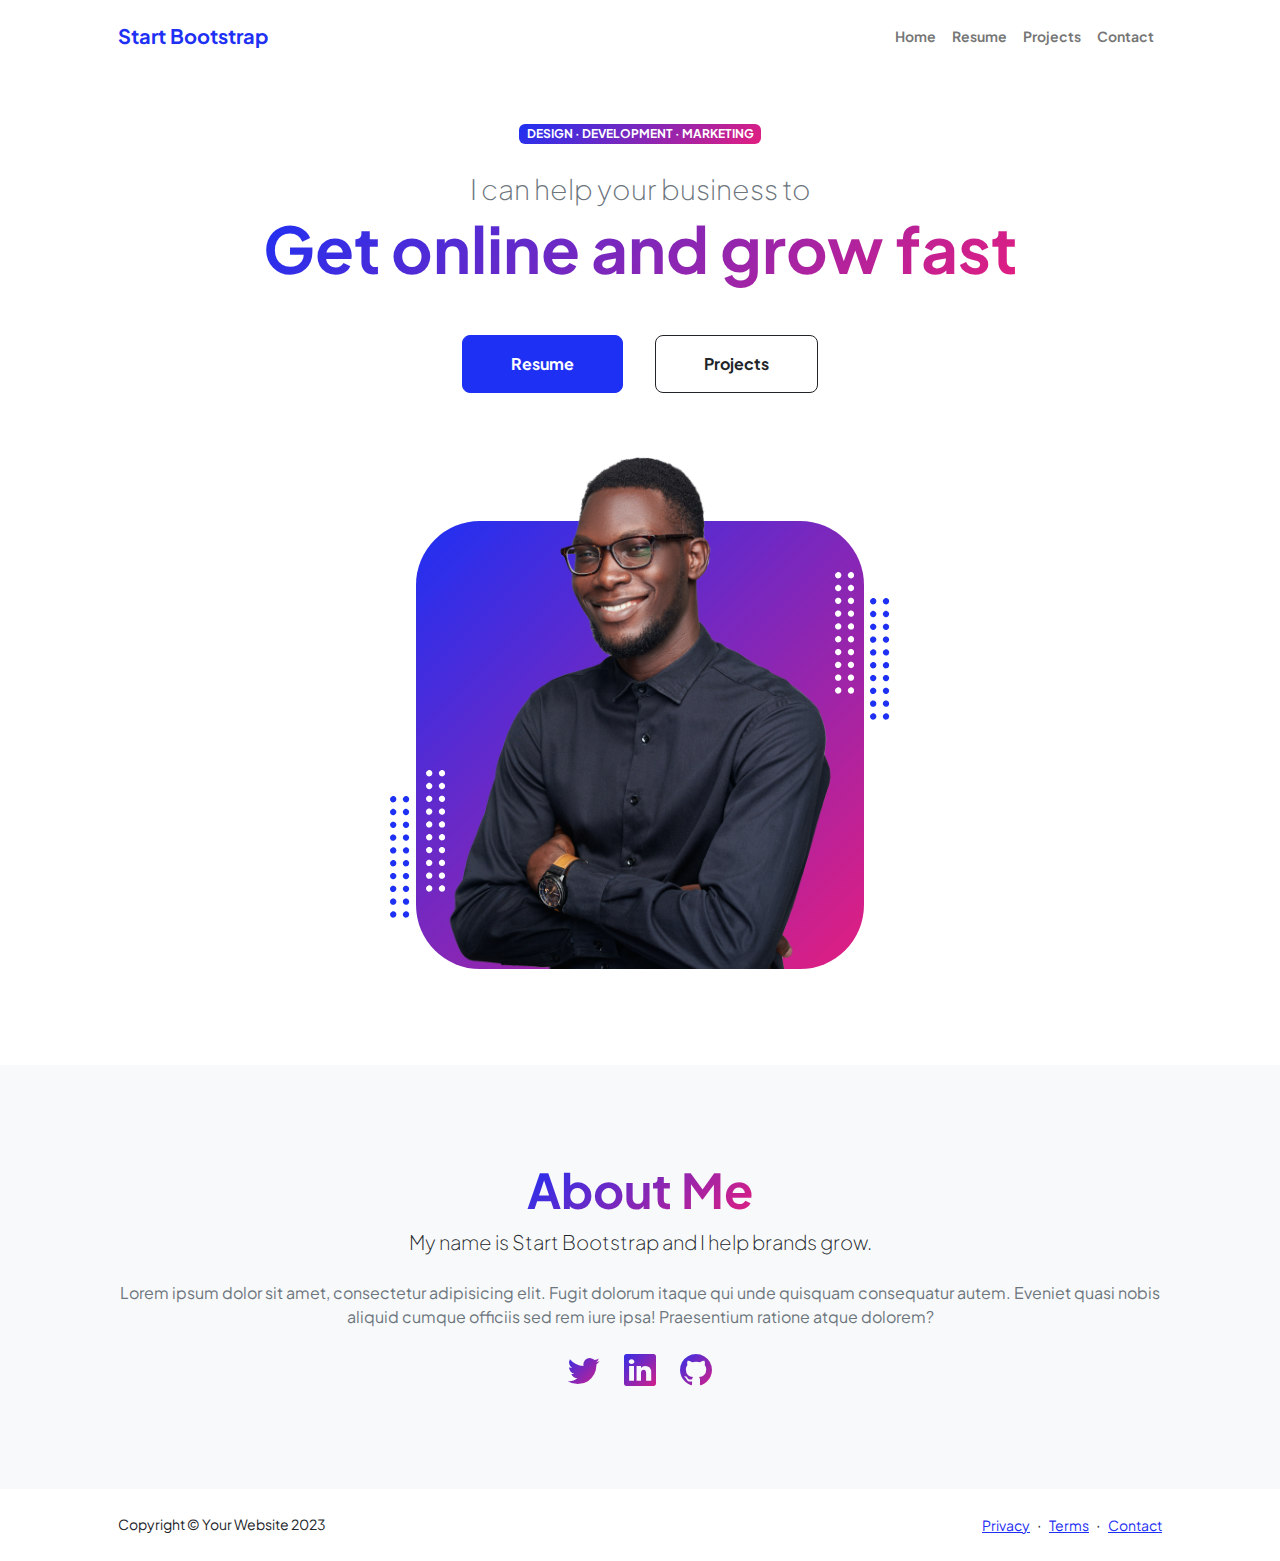
==== index.html @ d39a222c "Initial commit" ====
<!DOCTYPE html>
<html lang="en">
    <head>
        <meta charset="utf-8" />
        <meta name="viewport" content="width=device-width, initial-scale=1, shrink-to-fit=no" />
        <meta name="description" content="" />
        <meta name="author" content="" />
        <title>Personal - Start Bootstrap Theme</title>
        <!-- Favicon-->
        <link rel="icon" type="image/x-icon" href="assets/favicon.ico" />
        <!-- Custom Google font-->
        <link rel="preconnect" href="https://fonts.googleapis.com" />
        <link rel="preconnect" href="https://fonts.gstatic.com" crossorigin />
        <link href="https://fonts.googleapis.com/css2?family=Plus+Jakarta+Sans:wght@100;200;300;400;500;600;700;800;900&amp;display=swap" rel="stylesheet" />
        <!-- Bootstrap icons-->
        <link href="https://cdn.jsdelivr.net/npm/bootstrap-icons@1.8.1/font/bootstrap-icons.css" rel="stylesheet" />
        <!-- Core theme CSS (includes Bootstrap)-->
        <link href="css/styles.css" rel="stylesheet" />
    </head>
    <body class="d-flex flex-column h-100">
        <main class="flex-shrink-0">
            <!-- Navigation-->
            <nav class="navbar navbar-expand-lg navbar-light bg-white py-3">
                <div class="container px-5">
                    <a class="navbar-brand" href="index.html"><span class="fw-bolder text-primary">Start Bootstrap</span></a>
                    <button class="navbar-toggler" type="button" data-bs-toggle="collapse" data-bs-target="#navbarSupportedContent" aria-controls="navbarSupportedContent" aria-expanded="false" aria-label="Toggle navigation"><span class="navbar-toggler-icon"></span></button>
                    <div class="collapse navbar-collapse" id="navbarSupportedContent">
                        <ul class="navbar-nav ms-auto mb-2 mb-lg-0 small fw-bolder">
                            <li class="nav-item"><a class="nav-link" href="index.html">Home</a></li>
                            <li class="nav-item"><a class="nav-link" href="resume.html">Resume</a></li>
                            <li class="nav-item"><a class="nav-link" href="projects.html">Projects</a></li>
                            <li class="nav-item"><a class="nav-link" href="contact.html">Contact</a></li>
                        </ul>
                    </div>
                </div>
            </nav>
            <!-- Header-->
            <header class="py-5">
                <div class="container px-5 pb-5">
                    <div class="row gx-5 align-items-center">
                        <div class="col-xxl-5">
                            <!-- Header text content-->
                            <div class="text-center text-xxl-start">
                                <div class="badge bg-gradient-primary-to-secondary text-white mb-4"><div class="text-uppercase">Design &middot; Development &middot; Marketing</div></div>
                                <div class="fs-3 fw-light text-muted">I can help your business to</div>
                                <h1 class="display-3 fw-bolder mb-5"><span class="text-gradient d-inline">Get online and grow fast</span></h1>
                                <div class="d-grid gap-3 d-sm-flex justify-content-sm-center justify-content-xxl-start mb-3">
                                    <a class="btn btn-primary btn-lg px-5 py-3 me-sm-3 fs-6 fw-bolder" href="resume.html">Resume</a>
                                    <a class="btn btn-outline-dark btn-lg px-5 py-3 fs-6 fw-bolder" href="projects.html">Projects</a>
                                </div>
                            </div>
                        </div>
                        <div class="col-xxl-7">
                            <!-- Header profile picture-->
                            <div class="d-flex justify-content-center mt-5 mt-xxl-0">
                                <div class="profile bg-gradient-primary-to-secondary">
                                    <!-- TIP: For best results, use a photo with a transparent background like the demo example below-->
                                    <!-- Watch a tutorial on how to do this on YouTube (link)-->
                                    <img class="profile-img" src="assets/profile.png" alt="..." />
                                    <div class="dots-1">
                                        <!-- SVG Dots-->
                                        <svg version="1.1" xmlns="http://www.w3.org/2000/svg" xmlns:xlink="http://www.w3.org/1999/xlink" x="0px" y="0px" viewBox="0 0 191.6 1215.4" style="enable-background: new 0 0 191.6 1215.4" xml:space="preserve">
                                            <g transform="translate(0.000000,1280.000000) scale(0.100000,-0.100000)">
                                                <path d="M227.7,12788.6c-105-35-200-141-222-248c-43-206,163-412,369-369c155,32,275,190,260,339c-11,105-90,213-190,262        C383.7,12801.6,289.7,12808.6,227.7,12788.6z"></path>
                                                <path d="M1507.7,12788.6c-151-50-253-216-222-362c25-119,136-230,254-255c194-41,395,142,375,339c-11,105-90,213-190,262        C1663.7,12801.6,1569.7,12808.6,1507.7,12788.6z"></path>
                                                <path d="M227.7,11508.6c-105-35-200-141-222-248c-43-206,163-412,369-369c155,32,275,190,260,339c-11,105-90,213-190,262        C383.7,11521.6,289.7,11528.6,227.7,11508.6z"></path>
                                                <path d="M1507.7,11508.6c-151-50-253-216-222-362c25-119,136-230,254-255c194-41,395,142,375,339c-11,105-90,213-190,262        C1663.7,11521.6,1569.7,11528.6,1507.7,11508.6z"></path>
                                                <path d="M227.7,10228.6c-105-35-200-141-222-248c-43-206,163-412,369-369c155,32,275,190,260,339c-11,105-90,213-190,262        C383.7,10241.6,289.7,10248.6,227.7,10228.6z"></path>
                                                <path d="M1507.7,10228.6c-105-35-200-141-222-248c-43-206,163-412,369-369c155,32,275,190,260,339c-11,105-90,213-190,262        C1663.7,10241.6,1569.7,10248.6,1507.7,10228.6z"></path>
                                                <path d="M227.7,8948.6c-105-35-200-141-222-248c-43-206,163-412,369-369c155,32,275,190,260,339c-11,105-90,213-190,262        C383.7,8961.6,289.7,8968.6,227.7,8948.6z"></path>
                                                <path d="M1507.7,8948.6c-105-35-200-141-222-248c-43-206,163-412,369-369c155,32,275,190,260,339c-11,105-90,213-190,262        C1663.7,8961.6,1569.7,8968.6,1507.7,8948.6z"></path>
                                                <path d="M227.7,7668.6c-105-35-200-141-222-248c-43-206,163-412,369-369c155,32,275,190,260,339c-11,105-90,213-190,262        C383.7,7681.6,289.7,7688.6,227.7,7668.6z"></path>
                                                <path d="M1507.7,7668.6c-105-35-200-141-222-248c-43-206,163-412,369-369c155,32,275,190,260,339c-11,105-90,213-190,262        C1663.7,7681.6,1569.7,7688.6,1507.7,7668.6z"></path>
                                                <path d="M227.7,6388.6c-105-35-200-141-222-248c-43-206,163-412,369-369c155,32,275,190,260,339c-11,105-90,213-190,262        C383.7,6401.6,289.7,6408.6,227.7,6388.6z"></path>
                                                <path d="M1507.7,6388.6c-105-35-200-141-222-248c-43-206,163-412,369-369c155,32,275,190,260,339c-11,105-90,213-190,262        C1663.7,6401.6,1569.7,6408.6,1507.7,6388.6z"></path>
                                                <path d="M227.7,5108.6c-105-35-200-141-222-248c-43-206,163-412,369-369c155,32,275,190,260,339c-11,105-90,213-190,262        C383.7,5121.6,289.7,5128.6,227.7,5108.6z"></path>
                                                <path d="M1507.7,5108.6c-105-35-200-141-222-248c-43-206,163-412,369-369c155,32,275,190,260,339c-11,105-90,213-190,262        C1663.7,5121.6,1569.7,5128.6,1507.7,5108.6z"></path>
                                                <path d="M227.7,3828.6c-105-35-200-141-222-248c-43-206,163-412,369-369c155,32,275,190,260,339c-11,105-90,213-190,262        C383.7,3841.6,289.7,3848.6,227.7,3828.6z"></path>
                                                <path d="M1507.7,3828.6c-105-35-200-141-222-248c-43-206,163-412,369-369c155,32,275,190,260,339c-11,105-90,213-190,262        C1663.7,3841.6,1569.7,3848.6,1507.7,3828.6z"></path>
                                                <path d="M227.7,2548.6c-105-35-200-141-222-248c-43-206,163-412,369-369c155,32,275,190,260,339c-11,105-90,213-190,262        C383.7,2561.6,289.7,2568.6,227.7,2548.6z"></path>
                                                <path d="M1507.7,2548.6c-105-35-200-141-222-248c-43-206,163-412,369-369c155,32,275,190,260,339c-11,105-90,213-190,262        C1663.7,2561.6,1569.7,2568.6,1507.7,2548.6z"></path>
                                                <path d="M227.7,1268.6c-105-35-200-141-222-248c-43-206,163-412,369-369c155,32,275,190,260,339c-11,105-90,213-190,262        C383.7,1281.6,289.7,1288.6,227.7,1268.6z"></path>
                                                <path d="M1507.7,1268.6c-105-35-200-141-222-248c-43-206,163-412,369-369c155,32,275,190,260,339c-11,105-90,213-190,262        C1663.7,1281.6,1569.7,1288.6,1507.7,1268.6z"></path>
                                            </g>
                                        </svg>
                                        <!-- END of SVG dots-->
                                    </div>
                                    <div class="dots-2">
                                        <!-- SVG Dots-->
                                        <svg version="1.1" xmlns="http://www.w3.org/2000/svg" xmlns:xlink="http://www.w3.org/1999/xlink" x="0px" y="0px" viewBox="0 0 191.6 1215.4" style="enable-background: new 0 0 191.6 1215.4" xml:space="preserve">
                                            <g transform="translate(0.000000,1280.000000) scale(0.100000,-0.100000)">
                                                <path d="M227.7,12788.6c-105-35-200-141-222-248c-43-206,163-412,369-369c155,32,275,190,260,339c-11,105-90,213-190,262        C383.7,12801.6,289.7,12808.6,227.7,12788.6z"></path>
                                                <path d="M1507.7,12788.6c-151-50-253-216-222-362c25-119,136-230,254-255c194-41,395,142,375,339c-11,105-90,213-190,262        C1663.7,12801.6,1569.7,12808.6,1507.7,12788.6z"></path>
                                                <path d="M227.7,11508.6c-105-35-200-141-222-248c-43-206,163-412,369-369c155,32,275,190,260,339c-11,105-90,213-190,262        C383.7,11521.6,289.7,11528.6,227.7,11508.6z"></path>
                                                <path d="M1507.7,11508.6c-151-50-253-216-222-362c25-119,136-230,254-255c194-41,395,142,375,339c-11,105-90,213-190,262        C1663.7,11521.6,1569.7,11528.6,1507.7,11508.6z"></path>
                                                <path d="M227.7,10228.6c-105-35-200-141-222-248c-43-206,163-412,369-369c155,32,275,190,260,339c-11,105-90,213-190,262        C383.7,10241.6,289.7,10248.6,227.7,10228.6z"></path>
                                                <path d="M1507.7,10228.6c-105-35-200-141-222-248c-43-206,163-412,369-369c155,32,275,190,260,339c-11,105-90,213-190,262        C1663.7,10241.6,1569.7,10248.6,1507.7,10228.6z"></path>
                                                <path d="M227.7,8948.6c-105-35-200-141-222-248c-43-206,163-412,369-369c155,32,275,190,260,339c-11,105-90,213-190,262        C383.7,8961.6,289.7,8968.6,227.7,8948.6z"></path>
                                                <path d="M1507.7,8948.6c-105-35-200-141-222-248c-43-206,163-412,369-369c155,32,275,190,260,339c-11,105-90,213-190,262        C1663.7,8961.6,1569.7,8968.6,1507.7,8948.6z"></path>
                                                <path d="M227.7,7668.6c-105-35-200-141-222-248c-43-206,163-412,369-369c155,32,275,190,260,339c-11,105-90,213-190,262        C383.7,7681.6,289.7,7688.6,227.7,7668.6z"></path>
                                                <path d="M1507.7,7668.6c-105-35-200-141-222-248c-43-206,163-412,369-369c155,32,275,190,260,339c-11,105-90,213-190,262        C1663.7,7681.6,1569.7,7688.6,1507.7,7668.6z"></path>
                                                <path d="M227.7,6388.6c-105-35-200-141-222-248c-43-206,163-412,369-369c155,32,275,190,260,339c-11,105-90,213-190,262        C383.7,6401.6,289.7,6408.6,227.7,6388.6z"></path>
                                                <path d="M1507.7,6388.6c-105-35-200-141-222-248c-43-206,163-412,369-369c155,32,275,190,260,339c-11,105-90,213-190,262        C1663.7,6401.6,1569.7,6408.6,1507.7,6388.6z"></path>
                                                <path d="M227.7,5108.6c-105-35-200-141-222-248c-43-206,163-412,369-369c155,32,275,190,260,339c-11,105-90,213-190,262        C383.7,5121.6,289.7,5128.6,227.7,5108.6z"></path>
                                                <path d="M1507.7,5108.6c-105-35-200-141-222-248c-43-206,163-412,369-369c155,32,275,190,260,339c-11,105-90,213-190,262        C1663.7,5121.6,1569.7,5128.6,1507.7,5108.6z"></path>
                                                <path d="M227.7,3828.6c-105-35-200-141-222-248c-43-206,163-412,369-369c155,32,275,190,260,339c-11,105-90,213-190,262        C383.7,3841.6,289.7,3848.6,227.7,3828.6z"></path>
                                                <path d="M1507.7,3828.6c-105-35-200-141-222-248c-43-206,163-412,369-369c155,32,275,190,260,339c-11,105-90,213-190,262        C1663.7,3841.6,1569.7,3848.6,1507.7,3828.6z"></path>
                                                <path d="M227.7,2548.6c-105-35-200-141-222-248c-43-206,163-412,369-369c155,32,275,190,260,339c-11,105-90,213-190,262        C383.7,2561.6,289.7,2568.6,227.7,2548.6z"></path>
                                                <path d="M1507.7,2548.6c-105-35-200-141-222-248c-43-206,163-412,369-369c155,32,275,190,260,339c-11,105-90,213-190,262        C1663.7,2561.6,1569.7,2568.6,1507.7,2548.6z"></path>
                                                <path d="M227.7,1268.6c-105-35-200-141-222-248c-43-206,163-412,369-369c155,32,275,190,260,339c-11,105-90,213-190,262        C383.7,1281.6,289.7,1288.6,227.7,1268.6z"></path>
                                                <path d="M1507.7,1268.6c-105-35-200-141-222-248c-43-206,163-412,369-369c155,32,275,190,260,339c-11,105-90,213-190,262        C1663.7,1281.6,1569.7,1288.6,1507.7,1268.6z"></path>
                                            </g>
                                        </svg>
                                        <!-- END of SVG dots-->
                                    </div>
                                    <div class="dots-3">
                                        <!-- SVG Dots-->
                                        <svg version="1.1" xmlns="http://www.w3.org/2000/svg" xmlns:xlink="http://www.w3.org/1999/xlink" x="0px" y="0px" viewBox="0 0 191.6 1215.4" style="enable-background: new 0 0 191.6 1215.4" xml:space="preserve">
                                            <g transform="translate(0.000000,1280.000000) scale(0.100000,-0.100000)">
                                                <path d="M227.7,12788.6c-105-35-200-141-222-248c-43-206,163-412,369-369c155,32,275,190,260,339c-11,105-90,213-190,262        C383.7,12801.6,289.7,12808.6,227.7,12788.6z"></path>
                                                <path d="M1507.7,12788.6c-151-50-253-216-222-362c25-119,136-230,254-255c194-41,395,142,375,339c-11,105-90,213-190,262        C1663.7,12801.6,1569.7,12808.6,1507.7,12788.6z"></path>
                                                <path d="M227.7,11508.6c-105-35-200-141-222-248c-43-206,163-412,369-369c155,32,275,190,260,339c-11,105-90,213-190,262        C383.7,11521.6,289.7,11528.6,227.7,11508.6z"></path>
                                                <path d="M1507.7,11508.6c-151-50-253-216-222-362c25-119,136-230,254-255c194-41,395,142,375,339c-11,105-90,213-190,262        C1663.7,11521.6,1569.7,11528.6,1507.7,11508.6z"></path>
                                                <path d="M227.7,10228.6c-105-35-200-141-222-248c-43-206,163-412,369-369c155,32,275,190,260,339c-11,105-90,213-190,262        C383.7,10241.6,289.7,10248.6,227.7,10228.6z"></path>
                                                <path d="M1507.7,10228.6c-105-35-200-141-222-248c-43-206,163-412,369-369c155,32,275,190,260,339c-11,105-90,213-190,262        C1663.7,10241.6,1569.7,10248.6,1507.7,10228.6z"></path>
                                                <path d="M227.7,8948.6c-105-35-200-141-222-248c-43-206,163-412,369-369c155,32,275,190,260,339c-11,105-90,213-190,262        C383.7,8961.6,289.7,8968.6,227.7,8948.6z"></path>
                                                <path d="M1507.7,8948.6c-105-35-200-141-222-248c-43-206,163-412,369-369c155,32,275,190,260,339c-11,105-90,213-190,262        C1663.7,8961.6,1569.7,8968.6,1507.7,8948.6z"></path>
                                                <path d="M227.7,7668.6c-105-35-200-141-222-248c-43-206,163-412,369-369c155,32,275,190,260,339c-11,105-90,213-190,262        C383.7,7681.6,289.7,7688.6,227.7,7668.6z"></path>
                                                <path d="M1507.7,7668.6c-105-35-200-141-222-248c-43-206,163-412,369-369c155,32,275,190,260,339c-11,105-90,213-190,262        C1663.7,7681.6,1569.7,7688.6,1507.7,7668.6z"></path>
                                                <path d="M227.7,6388.6c-105-35-200-141-222-248c-43-206,163-412,369-369c155,32,275,190,260,339c-11,105-90,213-190,262        C383.7,6401.6,289.7,6408.6,227.7,6388.6z"></path>
                                                <path d="M1507.7,6388.6c-105-35-200-141-222-248c-43-206,163-412,369-369c155,32,275,190,260,339c-11,105-90,213-190,262        C1663.7,6401.6,1569.7,6408.6,1507.7,6388.6z"></path>
                                                <path d="M227.7,5108.6c-105-35-200-141-222-248c-43-206,163-412,369-369c155,32,275,190,260,339c-11,105-90,213-190,262        C383.7,5121.6,289.7,5128.6,227.7,5108.6z"></path>
                                                <path d="M1507.7,5108.6c-105-35-200-141-222-248c-43-206,163-412,369-369c155,32,275,190,260,339c-11,105-90,213-190,262        C1663.7,5121.6,1569.7,5128.6,1507.7,5108.6z"></path>
                                                <path d="M227.7,3828.6c-105-35-200-141-222-248c-43-206,163-412,369-369c155,32,275,190,260,339c-11,105-90,213-190,262        C383.7,3841.6,289.7,3848.6,227.7,3828.6z"></path>
                                                <path d="M1507.7,3828.6c-105-35-200-141-222-248c-43-206,163-412,369-369c155,32,275,190,260,339c-11,105-90,213-190,262        C1663.7,3841.6,1569.7,3848.6,1507.7,3828.6z"></path>
                                                <path d="M227.7,2548.6c-105-35-200-141-222-248c-43-206,163-412,369-369c155,32,275,190,260,339c-11,105-90,213-190,262        C383.7,2561.6,289.7,2568.6,227.7,2548.6z"></path>
                                                <path d="M1507.7,2548.6c-105-35-200-141-222-248c-43-206,163-412,369-369c155,32,275,190,260,339c-11,105-90,213-190,262        C1663.7,2561.6,1569.7,2568.6,1507.7,2548.6z"></path>
                                                <path d="M227.7,1268.6c-105-35-200-141-222-248c-43-206,163-412,369-369c155,32,275,190,260,339c-11,105-90,213-190,262        C383.7,1281.6,289.7,1288.6,227.7,1268.6z"></path>
                                                <path d="M1507.7,1268.6c-105-35-200-141-222-248c-43-206,163-412,369-369c155,32,275,190,260,339c-11,105-90,213-190,262        C1663.7,1281.6,1569.7,1288.6,1507.7,1268.6z"></path>
                                            </g>
                                        </svg>
                                        <!-- END of SVG dots-->
                                    </div>
                                    <div class="dots-4">
                                        <!-- SVG Dots-->
                                        <svg version="1.1" xmlns="http://www.w3.org/2000/svg" xmlns:xlink="http://www.w3.org/1999/xlink" x="0px" y="0px" viewBox="0 0 191.6 1215.4" style="enable-background: new 0 0 191.6 1215.4" xml:space="preserve">
                                            <g transform="translate(0.000000,1280.000000) scale(0.100000,-0.100000)">
                                                <path d="M227.7,12788.6c-105-35-200-141-222-248c-43-206,163-412,369-369c155,32,275,190,260,339c-11,105-90,213-190,262        C383.7,12801.6,289.7,12808.6,227.7,12788.6z"></path>
                                                <path d="M1507.7,12788.6c-151-50-253-216-222-362c25-119,136-230,254-255c194-41,395,142,375,339c-11,105-90,213-190,262        C1663.7,12801.6,1569.7,12808.6,1507.7,12788.6z"></path>
                                                <path d="M227.7,11508.6c-105-35-200-141-222-248c-43-206,163-412,369-369c155,32,275,190,260,339c-11,105-90,213-190,262        C383.7,11521.6,289.7,11528.6,227.7,11508.6z"></path>
                                                <path d="M1507.7,11508.6c-151-50-253-216-222-362c25-119,136-230,254-255c194-41,395,142,375,339c-11,105-90,213-190,262        C1663.7,11521.6,1569.7,11528.6,1507.7,11508.6z"></path>
                                                <path d="M227.7,10228.6c-105-35-200-141-222-248c-43-206,163-412,369-369c155,32,275,190,260,339c-11,105-90,213-190,262        C383.7,10241.6,289.7,10248.6,227.7,10228.6z"></path>
                                                <path d="M1507.7,10228.6c-105-35-200-141-222-248c-43-206,163-412,369-369c155,32,275,190,260,339c-11,105-90,213-190,262        C1663.7,10241.6,1569.7,10248.6,1507.7,10228.6z"></path>
                                                <path d="M227.7,8948.6c-105-35-200-141-222-248c-43-206,163-412,369-369c155,32,275,190,260,339c-11,105-90,213-190,262        C383.7,8961.6,289.7,8968.6,227.7,8948.6z"></path>
                                                <path d="M1507.7,8948.6c-105-35-200-141-222-248c-43-206,163-412,369-369c155,32,275,190,260,339c-11,105-90,213-190,262        C1663.7,8961.6,1569.7,8968.6,1507.7,8948.6z"></path>
                                                <path d="M227.7,7668.6c-105-35-200-141-222-248c-43-206,163-412,369-369c155,32,275,190,260,339c-11,105-90,213-190,262        C383.7,7681.6,289.7,7688.6,227.7,7668.6z"></path>
                                                <path d="M1507.7,7668.6c-105-35-200-141-222-248c-43-206,163-412,369-369c155,32,275,190,260,339c-11,105-90,213-190,262        C1663.7,7681.6,1569.7,7688.6,1507.7,7668.6z"></path>
                                                <path d="M227.7,6388.6c-105-35-200-141-222-248c-43-206,163-412,369-369c155,32,275,190,260,339c-11,105-90,213-190,262        C383.7,6401.6,289.7,6408.6,227.7,6388.6z"></path>
                                                <path d="M1507.7,6388.6c-105-35-200-141-222-248c-43-206,163-412,369-369c155,32,275,190,260,339c-11,105-90,213-190,262        C1663.7,6401.6,1569.7,6408.6,1507.7,6388.6z"></path>
                                                <path d="M227.7,5108.6c-105-35-200-141-222-248c-43-206,163-412,369-369c155,32,275,190,260,339c-11,105-90,213-190,262        C383.7,5121.6,289.7,5128.6,227.7,5108.6z"></path>
                                                <path d="M1507.7,5108.6c-105-35-200-141-222-248c-43-206,163-412,369-369c155,32,275,190,260,339c-11,105-90,213-190,262        C1663.7,5121.6,1569.7,5128.6,1507.7,5108.6z"></path>
                                                <path d="M227.7,3828.6c-105-35-200-141-222-248c-43-206,163-412,369-369c155,32,275,190,260,339c-11,105-90,213-190,262        C383.7,3841.6,289.7,3848.6,227.7,3828.6z"></path>
                                                <path d="M1507.7,3828.6c-105-35-200-141-222-248c-43-206,163-412,369-369c155,32,275,190,260,339c-11,105-90,213-190,262        C1663.7,3841.6,1569.7,3848.6,1507.7,3828.6z"></path>
                                                <path d="M227.7,2548.6c-105-35-200-141-222-248c-43-206,163-412,369-369c155,32,275,190,260,339c-11,105-90,213-190,262        C383.7,2561.6,289.7,2568.6,227.7,2548.6z"></path>
                                                <path d="M1507.7,2548.6c-105-35-200-141-222-248c-43-206,163-412,369-369c155,32,275,190,260,339c-11,105-90,213-190,262        C1663.7,2561.6,1569.7,2568.6,1507.7,2548.6z"></path>
                                                <path d="M227.7,1268.6c-105-35-200-141-222-248c-43-206,163-412,369-369c155,32,275,190,260,339c-11,105-90,213-190,262        C383.7,1281.6,289.7,1288.6,227.7,1268.6z"></path>
                                                <path d="M1507.7,1268.6c-105-35-200-141-222-248c-43-206,163-412,369-369c155,32,275,190,260,339c-11,105-90,213-190,262        C1663.7,1281.6,1569.7,1288.6,1507.7,1268.6z"></path>
                                            </g>
                                        </svg>
                                        <!-- END of SVG dots-->
                                    </div>
                                </div>
                            </div>
                        </div>
                    </div>
                </div>
            </header>
            <!-- About Section-->
            <section class="bg-light py-5">
                <div class="container px-5">
                    <div class="row gx-5 justify-content-center">
                        <div class="col-xxl-8">
                            <div class="text-center my-5">
                                <h2 class="display-5 fw-bolder"><span class="text-gradient d-inline">About Me</span></h2>
                                <p class="lead fw-light mb-4">My name is Start Bootstrap and I help brands grow.</p>
                                <p class="text-muted">Lorem ipsum dolor sit amet, consectetur adipisicing elit. Fugit dolorum itaque qui unde quisquam consequatur autem. Eveniet quasi nobis aliquid cumque officiis sed rem iure ipsa! Praesentium ratione atque dolorem?</p>
                                <div class="d-flex justify-content-center fs-2 gap-4">
                                    <a class="text-gradient" href="#!"><i class="bi bi-twitter"></i></a>
                                    <a class="text-gradient" href="#!"><i class="bi bi-linkedin"></i></a>
                                    <a class="text-gradient" href="#!"><i class="bi bi-github"></i></a>
                                </div>
                            </div>
                        </div>
                    </div>
                </div>
            </section>
        </main>
        <!-- Footer-->
        <footer class="bg-white py-4 mt-auto">
            <div class="container px-5">
                <div class="row align-items-center justify-content-between flex-column flex-sm-row">
                    <div class="col-auto"><div class="small m-0">Copyright &copy; Your Website 2023</div></div>
                    <div class="col-auto">
                        <a class="small" href="#!">Privacy</a>
                        <span class="mx-1">&middot;</span>
                        <a class="small" href="#!">Terms</a>
                        <span class="mx-1">&middot;</span>
                        <a class="small" href="#!">Contact</a>
                    </div>
                </div>
            </div>
        </footer>
        <!-- Bootstrap core JS-->
        <script src="https://cdn.jsdelivr.net/npm/bootstrap@5.2.3/dist/js/bootstrap.bundle.min.js"></script>
        <!-- Core theme JS-->
        <script src="js/scripts.js"></script>
    </body>
</html>
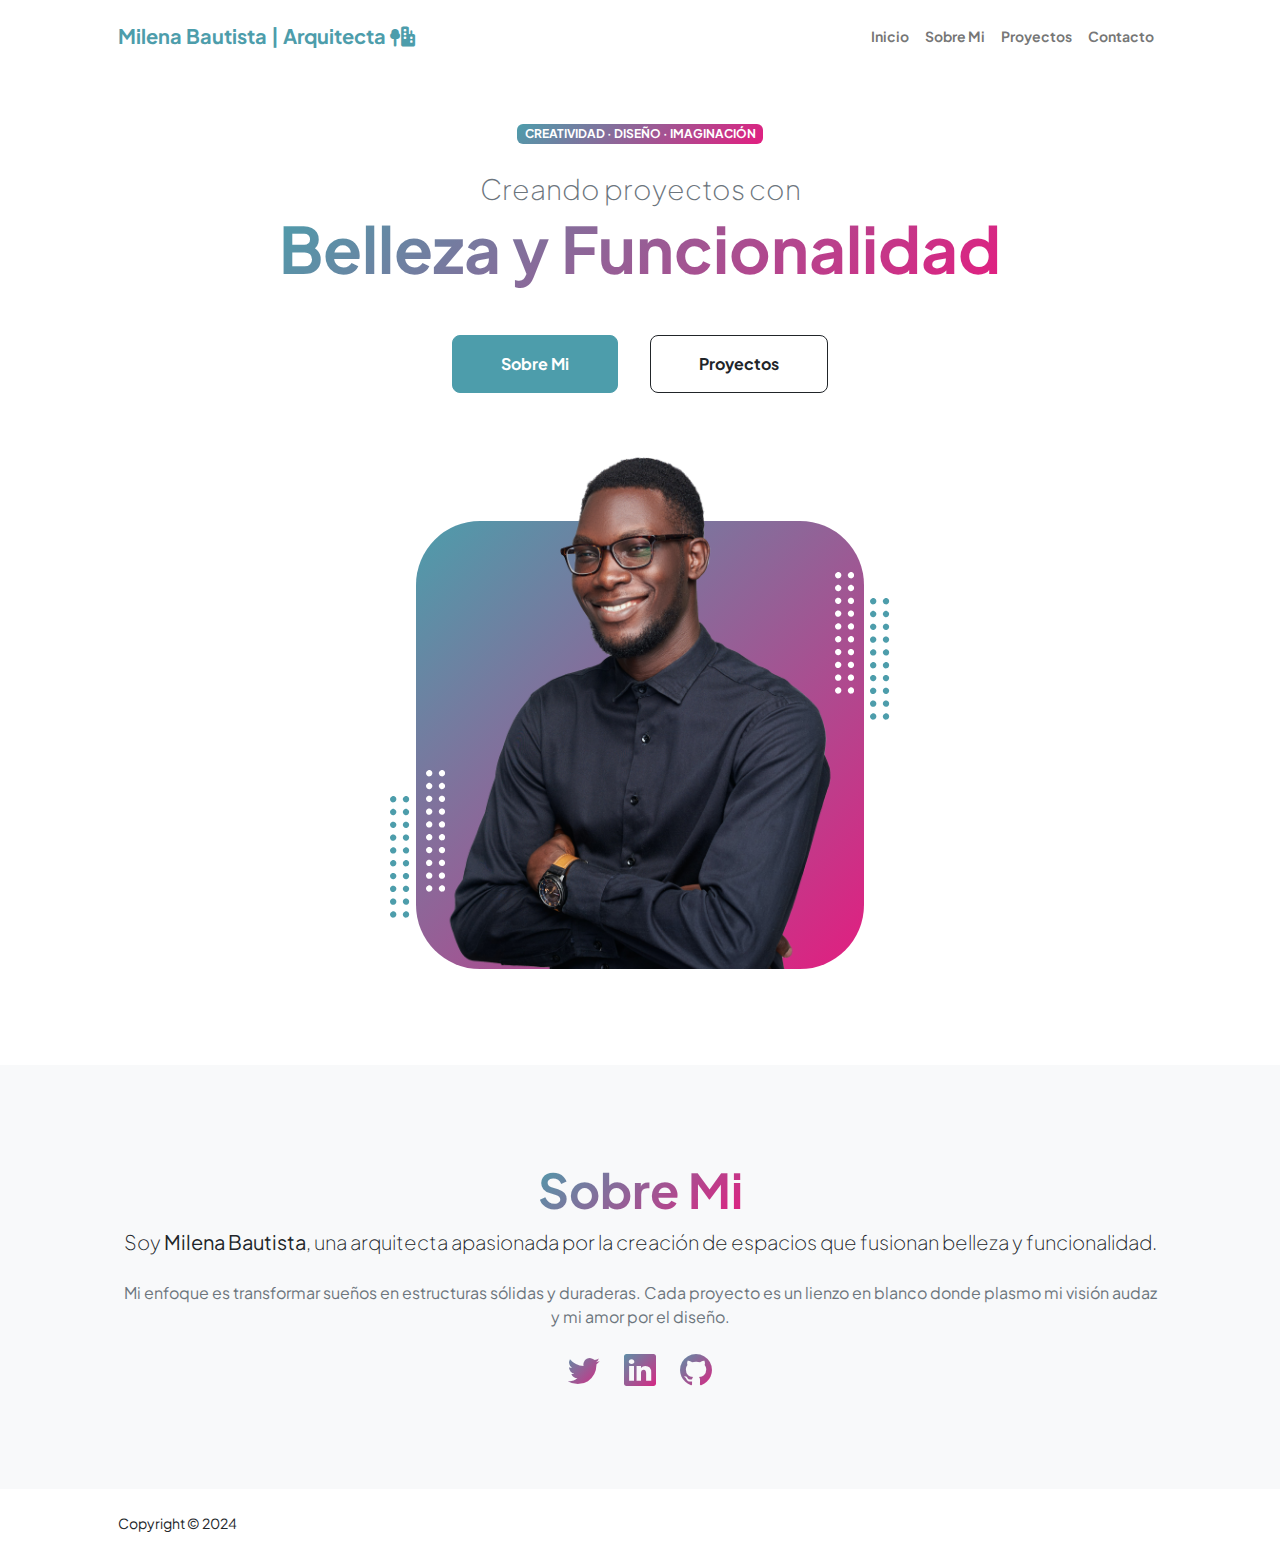
==== commit a5dafb3e: "Cambios Español y pagina de inicio" ====
--- a/index.html
+++ b/index.html
@@ -4,8 +4,8 @@
         <meta charset="utf-8" />
         <meta name="viewport" content="width=device-width, initial-scale=1, shrink-to-fit=no" />
         <meta name="description" content="" />
-        <meta name="author" content="" />
-        <title>Personal - Start Bootstrap Theme</title>
+        <meta name="author" content="scuesta" />
+        <title>Milena Bautista | Arquitecta</title>
         <!-- Favicon-->
         <link rel="icon" type="image/x-icon" href="assets/favicon.ico" />
         <!-- Custom Google font-->
@@ -14,6 +14,10 @@
         <link href="https://fonts.googleapis.com/css2?family=Plus+Jakarta+Sans:wght@100;200;300;400;500;600;700;800;900&amp;display=swap" rel="stylesheet" />
         <!-- Bootstrap icons-->
         <link href="https://cdn.jsdelivr.net/npm/bootstrap-icons@1.8.1/font/bootstrap-icons.css" rel="stylesheet" />
+        <!--Fontawesome icons -->
+        <link href="assets/fontawesome/css/fontawesome.css" rel="stylesheet" />
+        <link href="assets/fontawesome/css/brands.css" rel="stylesheet" />
+        <link href="assets/fontawesome/css/solid.css" rel="stylesheet" />
         <!-- Core theme CSS (includes Bootstrap)-->
         <link href="css/styles.css" rel="stylesheet" />
     </head>
@@ -22,14 +26,14 @@
             <!-- Navigation-->
             <nav class="navbar navbar-expand-lg navbar-light bg-white py-3">
                 <div class="container px-5">
-                    <a class="navbar-brand" href="index.html"><span class="fw-bolder text-primary">Start Bootstrap</span></a>
+                    <a class="navbar-brand" href="index.html"><span class="fw-bolder text-primary">Milena Bautista | Arquitecta <i class="fa fa-tree-city"></i></span></a>
                     <button class="navbar-toggler" type="button" data-bs-toggle="collapse" data-bs-target="#navbarSupportedContent" aria-controls="navbarSupportedContent" aria-expanded="false" aria-label="Toggle navigation"><span class="navbar-toggler-icon"></span></button>
                     <div class="collapse navbar-collapse" id="navbarSupportedContent">
                         <ul class="navbar-nav ms-auto mb-2 mb-lg-0 small fw-bolder">
-                            <li class="nav-item"><a class="nav-link" href="index.html">Home</a></li>
-                            <li class="nav-item"><a class="nav-link" href="resume.html">Resume</a></li>
-                            <li class="nav-item"><a class="nav-link" href="projects.html">Projects</a></li>
-                            <li class="nav-item"><a class="nav-link" href="contact.html">Contact</a></li>
+                            <li class="nav-item"><a class="nav-link" href="index.html">Inicio</a></li>
+                            <li class="nav-item"><a class="nav-link" href="resume.html">Sobre Mi</a></li>
+                            <li class="nav-item"><a class="nav-link" href="projects.html">Proyectos</a></li>
+                            <li class="nav-item"><a class="nav-link" href="contact.html">Contacto</a></li>
                         </ul>
                     </div>
                 </div>
@@ -41,12 +45,12 @@
                         <div class="col-xxl-5">
                             <!-- Header text content-->
                             <div class="text-center text-xxl-start">
-                                <div class="badge bg-gradient-primary-to-secondary text-white mb-4"><div class="text-uppercase">Design &middot; Development &middot; Marketing</div></div>
-                                <div class="fs-3 fw-light text-muted">I can help your business to</div>
-                                <h1 class="display-3 fw-bolder mb-5"><span class="text-gradient d-inline">Get online and grow fast</span></h1>
+                                <div class="badge bg-gradient-primary-to-secondary text-white mb-4"><div class="text-uppercase">Creatividad &middot; Diseño &middot; Imaginación</div></div>
+                                <div class="fs-3 fw-light text-muted">Creando proyectos con</div>
+                                <h1 class="display-3 fw-bolder mb-5"><span class="text-gradient d-inline">Belleza y Funcionalidad</span></h1>
                                 <div class="d-grid gap-3 d-sm-flex justify-content-sm-center justify-content-xxl-start mb-3">
-                                    <a class="btn btn-primary btn-lg px-5 py-3 me-sm-3 fs-6 fw-bolder" href="resume.html">Resume</a>
-                                    <a class="btn btn-outline-dark btn-lg px-5 py-3 fs-6 fw-bolder" href="projects.html">Projects</a>
+                                    <a class="btn btn-primary btn-lg px-5 py-3 me-sm-3 fs-6 fw-bolder" href="resume.html">Sobre Mi</a>
+                                    <a class="btn btn-outline-dark btn-lg px-5 py-3 fs-6 fw-bolder" href="projects.html">Proyectos</a>
                                 </div>
                             </div>
                         </div>
@@ -181,9 +185,9 @@
                     <div class="row gx-5 justify-content-center">
                         <div class="col-xxl-8">
                             <div class="text-center my-5">
-                                <h2 class="display-5 fw-bolder"><span class="text-gradient d-inline">About Me</span></h2>
-                                <p class="lead fw-light mb-4">My name is Start Bootstrap and I help brands grow.</p>
-                                <p class="text-muted">Lorem ipsum dolor sit amet, consectetur adipisicing elit. Fugit dolorum itaque qui unde quisquam consequatur autem. Eveniet quasi nobis aliquid cumque officiis sed rem iure ipsa! Praesentium ratione atque dolorem?</p>
+                                <h2 class="display-5 fw-bolder"><span class="text-gradient d-inline">Sobre Mi</span></h2>
+                                <p class="lead fw-light mb-4">Soy <b>Milena Bautista</b>, una arquitecta apasionada por la creación de espacios que fusionan belleza y funcionalidad.</p>
+                                <p class="text-muted">Mi enfoque es transformar sueños en estructuras sólidas y duraderas. Cada proyecto es un lienzo en blanco donde plasmo mi visión audaz y mi amor por el diseño.</p>
                                 <div class="d-flex justify-content-center fs-2 gap-4">
                                     <a class="text-gradient" href="#!"><i class="bi bi-twitter"></i></a>
                                     <a class="text-gradient" href="#!"><i class="bi bi-linkedin"></i></a>
@@ -199,14 +203,14 @@
         <footer class="bg-white py-4 mt-auto">
             <div class="container px-5">
                 <div class="row align-items-center justify-content-between flex-column flex-sm-row">
-                    <div class="col-auto"><div class="small m-0">Copyright &copy; Your Website 2023</div></div>
-                    <div class="col-auto">
-                        <a class="small" href="#!">Privacy</a>
-                        <span class="mx-1">&middot;</span>
-                        <a class="small" href="#!">Terms</a>
-                        <span class="mx-1">&middot;</span>
-                        <a class="small" href="#!">Contact</a>
-                    </div>
+                    <div class="col-auto"><div class="small m-0">Copyright &copy; 2024</div></div>
+                    <!-- <div class="col-auto">
+                         <a class="small" href="#!">Privacy</a>
+                         <span class="mx-1">&middot;</span>
+                         <a class="small" href="#!">Terms</a>
+                         <span class="mx-1">&middot;</span>
+                         <a class="small" href="#!">Contact</a>
+                     </div>-->
                 </div>
             </div>
         </footer>
--- a/assets/fontawesome/css/brands.css
+++ b/assets/fontawesome/css/brands.css
@@ -0,0 +1,1594 @@
+/*!
+ * Font Awesome Free 6.5.2 by @fontawesome - https://fontawesome.com
+ * License - https://fontawesome.com/license/free (Icons: CC BY 4.0, Fonts: SIL OFL 1.1, Code: MIT License)
+ * Copyright 2024 Fonticons, Inc.
+ */
+:root, :host {
+  --fa-style-family-brands: 'Font Awesome 6 Brands';
+  --fa-font-brands: normal 400 1em/1 'Font Awesome 6 Brands'; }
+
+@font-face {
+  font-family: 'Font Awesome 6 Brands';
+  font-style: normal;
+  font-weight: 400;
+  font-display: block;
+  src: url("../webfonts/fa-brands-400.woff2") format("woff2"), url("../webfonts/fa-brands-400.ttf") format("truetype"); }
+
+.fab,
+.fa-brands {
+  font-weight: 400; }
+
+.fa-monero:before {
+  content: "\f3d0"; }
+
+.fa-hooli:before {
+  content: "\f427"; }
+
+.fa-yelp:before {
+  content: "\f1e9"; }
+
+.fa-cc-visa:before {
+  content: "\f1f0"; }
+
+.fa-lastfm:before {
+  content: "\f202"; }
+
+.fa-shopware:before {
+  content: "\f5b5"; }
+
+.fa-creative-commons-nc:before {
+  content: "\f4e8"; }
+
+.fa-aws:before {
+  content: "\f375"; }
+
+.fa-redhat:before {
+  content: "\f7bc"; }
+
+.fa-yoast:before {
+  content: "\f2b1"; }
+
+.fa-cloudflare:before {
+  content: "\e07d"; }
+
+.fa-ups:before {
+  content: "\f7e0"; }
+
+.fa-pixiv:before {
+  content: "\e640"; }
+
+.fa-wpexplorer:before {
+  content: "\f2de"; }
+
+.fa-dyalog:before {
+  content: "\f399"; }
+
+.fa-bity:before {
+  content: "\f37a"; }
+
+.fa-stackpath:before {
+  content: "\f842"; }
+
+.fa-buysellads:before {
+  content: "\f20d"; }
+
+.fa-first-order:before {
+  content: "\f2b0"; }
+
+.fa-modx:before {
+  content: "\f285"; }
+
+.fa-guilded:before {
+  content: "\e07e"; }
+
+.fa-vnv:before {
+  content: "\f40b"; }
+
+.fa-square-js:before {
+  content: "\f3b9"; }
+
+.fa-js-square:before {
+  content: "\f3b9"; }
+
+.fa-microsoft:before {
+  content: "\f3ca"; }
+
+.fa-qq:before {
+  content: "\f1d6"; }
+
+.fa-orcid:before {
+  content: "\f8d2"; }
+
+.fa-java:before {
+  content: "\f4e4"; }
+
+.fa-invision:before {
+  content: "\f7b0"; }
+
+.fa-creative-commons-pd-alt:before {
+  content: "\f4ed"; }
+
+.fa-centercode:before {
+  content: "\f380"; }
+
+.fa-glide-g:before {
+  content: "\f2a6"; }
+
+.fa-drupal:before {
+  content: "\f1a9"; }
+
+.fa-jxl:before {
+  content: "\e67b"; }
+
+.fa-hire-a-helper:before {
+  content: "\f3b0"; }
+
+.fa-creative-commons-by:before {
+  content: "\f4e7"; }
+
+.fa-unity:before {
+  content: "\e049"; }
+
+.fa-whmcs:before {
+  content: "\f40d"; }
+
+.fa-rocketchat:before {
+  content: "\f3e8"; }
+
+.fa-vk:before {
+  content: "\f189"; }
+
+.fa-untappd:before {
+  content: "\f405"; }
+
+.fa-mailchimp:before {
+  content: "\f59e"; }
+
+.fa-css3-alt:before {
+  content: "\f38b"; }
+
+.fa-square-reddit:before {
+  content: "\f1a2"; }
+
+.fa-reddit-square:before {
+  content: "\f1a2"; }
+
+.fa-vimeo-v:before {
+  content: "\f27d"; }
+
+.fa-contao:before {
+  content: "\f26d"; }
+
+.fa-square-font-awesome:before {
+  content: "\e5ad"; }
+
+.fa-deskpro:before {
+  content: "\f38f"; }
+
+.fa-brave:before {
+  content: "\e63c"; }
+
+.fa-sistrix:before {
+  content: "\f3ee"; }
+
+.fa-square-instagram:before {
+  content: "\e055"; }
+
+.fa-instagram-square:before {
+  content: "\e055"; }
+
+.fa-battle-net:before {
+  content: "\f835"; }
+
+.fa-the-red-yeti:before {
+  content: "\f69d"; }
+
+.fa-square-hacker-news:before {
+  content: "\f3af"; }
+
+.fa-hacker-news-square:before {
+  content: "\f3af"; }
+
+.fa-edge:before {
+  content: "\f282"; }
+
+.fa-threads:before {
+  content: "\e618"; }
+
+.fa-napster:before {
+  content: "\f3d2"; }
+
+.fa-square-snapchat:before {
+  content: "\f2ad"; }
+
+.fa-snapchat-square:before {
+  content: "\f2ad"; }
+
+.fa-google-plus-g:before {
+  content: "\f0d5"; }
+
+.fa-artstation:before {
+  content: "\f77a"; }
+
+.fa-markdown:before {
+  content: "\f60f"; }
+
+.fa-sourcetree:before {
+  content: "\f7d3"; }
+
+.fa-google-plus:before {
+  content: "\f2b3"; }
+
+.fa-diaspora:before {
+  content: "\f791"; }
+
+.fa-foursquare:before {
+  content: "\f180"; }
+
+.fa-stack-overflow:before {
+  content: "\f16c"; }
+
+.fa-github-alt:before {
+  content: "\f113"; }
+
+.fa-phoenix-squadron:before {
+  content: "\f511"; }
+
+.fa-pagelines:before {
+  content: "\f18c"; }
+
+.fa-algolia:before {
+  content: "\f36c"; }
+
+.fa-red-river:before {
+  content: "\f3e3"; }
+
+.fa-creative-commons-sa:before {
+  content: "\f4ef"; }
+
+.fa-safari:before {
+  content: "\f267"; }
+
+.fa-google:before {
+  content: "\f1a0"; }
+
+.fa-square-font-awesome-stroke:before {
+  content: "\f35c"; }
+
+.fa-font-awesome-alt:before {
+  content: "\f35c"; }
+
+.fa-atlassian:before {
+  content: "\f77b"; }
+
+.fa-linkedin-in:before {
+  content: "\f0e1"; }
+
+.fa-digital-ocean:before {
+  content: "\f391"; }
+
+.fa-nimblr:before {
+  content: "\f5a8"; }
+
+.fa-chromecast:before {
+  content: "\f838"; }
+
+.fa-evernote:before {
+  content: "\f839"; }
+
+.fa-hacker-news:before {
+  content: "\f1d4"; }
+
+.fa-creative-commons-sampling:before {
+  content: "\f4f0"; }
+
+.fa-adversal:before {
+  content: "\f36a"; }
+
+.fa-creative-commons:before {
+  content: "\f25e"; }
+
+.fa-watchman-monitoring:before {
+  content: "\e087"; }
+
+.fa-fonticons:before {
+  content: "\f280"; }
+
+.fa-weixin:before {
+  content: "\f1d7"; }
+
+.fa-shirtsinbulk:before {
+  content: "\f214"; }
+
+.fa-codepen:before {
+  content: "\f1cb"; }
+
+.fa-git-alt:before {
+  content: "\f841"; }
+
+.fa-lyft:before {
+  content: "\f3c3"; }
+
+.fa-rev:before {
+  content: "\f5b2"; }
+
+.fa-windows:before {
+  content: "\f17a"; }
+
+.fa-wizards-of-the-coast:before {
+  content: "\f730"; }
+
+.fa-square-viadeo:before {
+  content: "\f2aa"; }
+
+.fa-viadeo-square:before {
+  content: "\f2aa"; }
+
+.fa-meetup:before {
+  content: "\f2e0"; }
+
+.fa-centos:before {
+  content: "\f789"; }
+
+.fa-adn:before {
+  content: "\f170"; }
+
+.fa-cloudsmith:before {
+  content: "\f384"; }
+
+.fa-opensuse:before {
+  content: "\e62b"; }
+
+.fa-pied-piper-alt:before {
+  content: "\f1a8"; }
+
+.fa-square-dribbble:before {
+  content: "\f397"; }
+
+.fa-dribbble-square:before {
+  content: "\f397"; }
+
+.fa-codiepie:before {
+  content: "\f284"; }
+
+.fa-node:before {
+  content: "\f419"; }
+
+.fa-mix:before {
+  content: "\f3cb"; }
+
+.fa-steam:before {
+  content: "\f1b6"; }
+
+.fa-cc-apple-pay:before {
+  content: "\f416"; }
+
+.fa-scribd:before {
+  content: "\f28a"; }
+
+.fa-debian:before {
+  content: "\e60b"; }
+
+.fa-openid:before {
+  content: "\f19b"; }
+
+.fa-instalod:before {
+  content: "\e081"; }
+
+.fa-expeditedssl:before {
+  content: "\f23e"; }
+
+.fa-sellcast:before {
+  content: "\f2da"; }
+
+.fa-square-twitter:before {
+  content: "\f081"; }
+
+.fa-twitter-square:before {
+  content: "\f081"; }
+
+.fa-r-project:before {
+  content: "\f4f7"; }
+
+.fa-delicious:before {
+  content: "\f1a5"; }
+
+.fa-freebsd:before {
+  content: "\f3a4"; }
+
+.fa-vuejs:before {
+  content: "\f41f"; }
+
+.fa-accusoft:before {
+  content: "\f369"; }
+
+.fa-ioxhost:before {
+  content: "\f208"; }
+
+.fa-fonticons-fi:before {
+  content: "\f3a2"; }
+
+.fa-app-store:before {
+  content: "\f36f"; }
+
+.fa-cc-mastercard:before {
+  content: "\f1f1"; }
+
+.fa-itunes-note:before {
+  content: "\f3b5"; }
+
+.fa-golang:before {
+  content: "\e40f"; }
+
+.fa-kickstarter:before {
+  content: "\f3bb"; }
+
+.fa-square-kickstarter:before {
+  content: "\f3bb"; }
+
+.fa-grav:before {
+  content: "\f2d6"; }
+
+.fa-weibo:before {
+  content: "\f18a"; }
+
+.fa-uncharted:before {
+  content: "\e084"; }
+
+.fa-firstdraft:before {
+  content: "\f3a1"; }
+
+.fa-square-youtube:before {
+  content: "\f431"; }
+
+.fa-youtube-square:before {
+  content: "\f431"; }
+
+.fa-wikipedia-w:before {
+  content: "\f266"; }
+
+.fa-wpressr:before {
+  content: "\f3e4"; }
+
+.fa-rendact:before {
+  content: "\f3e4"; }
+
+.fa-angellist:before {
+  content: "\f209"; }
+
+.fa-galactic-republic:before {
+  content: "\f50c"; }
+
+.fa-nfc-directional:before {
+  content: "\e530"; }
+
+.fa-skype:before {
+  content: "\f17e"; }
+
+.fa-joget:before {
+  content: "\f3b7"; }
+
+.fa-fedora:before {
+  content: "\f798"; }
+
+.fa-stripe-s:before {
+  content: "\f42a"; }
+
+.fa-meta:before {
+  content: "\e49b"; }
+
+.fa-laravel:before {
+  content: "\f3bd"; }
+
+.fa-hotjar:before {
+  content: "\f3b1"; }
+
+.fa-bluetooth-b:before {
+  content: "\f294"; }
+
+.fa-square-letterboxd:before {
+  content: "\e62e"; }
+
+.fa-sticker-mule:before {
+  content: "\f3f7"; }
+
+.fa-creative-commons-zero:before {
+  content: "\f4f3"; }
+
+.fa-hips:before {
+  content: "\f452"; }
+
+.fa-behance:before {
+  content: "\f1b4"; }
+
+.fa-reddit:before {
+  content: "\f1a1"; }
+
+.fa-discord:before {
+  content: "\f392"; }
+
+.fa-chrome:before {
+  content: "\f268"; }
+
+.fa-app-store-ios:before {
+  content: "\f370"; }
+
+.fa-cc-discover:before {
+  content: "\f1f2"; }
+
+.fa-wpbeginner:before {
+  content: "\f297"; }
+
+.fa-confluence:before {
+  content: "\f78d"; }
+
+.fa-shoelace:before {
+  content: "\e60c"; }
+
+.fa-mdb:before {
+  content: "\f8ca"; }
+
+.fa-dochub:before {
+  content: "\f394"; }
+
+.fa-accessible-icon:before {
+  content: "\f368"; }
+
+.fa-ebay:before {
+  content: "\f4f4"; }
+
+.fa-amazon:before {
+  content: "\f270"; }
+
+.fa-unsplash:before {
+  content: "\e07c"; }
+
+.fa-yarn:before {
+  content: "\f7e3"; }
+
+.fa-square-steam:before {
+  content: "\f1b7"; }
+
+.fa-steam-square:before {
+  content: "\f1b7"; }
+
+.fa-500px:before {
+  content: "\f26e"; }
+
+.fa-square-vimeo:before {
+  content: "\f194"; }
+
+.fa-vimeo-square:before {
+  content: "\f194"; }
+
+.fa-asymmetrik:before {
+  content: "\f372"; }
+
+.fa-font-awesome:before {
+  content: "\f2b4"; }
+
+.fa-font-awesome-flag:before {
+  content: "\f2b4"; }
+
+.fa-font-awesome-logo-full:before {
+  content: "\f2b4"; }
+
+.fa-gratipay:before {
+  content: "\f184"; }
+
+.fa-apple:before {
+  content: "\f179"; }
+
+.fa-hive:before {
+  content: "\e07f"; }
+
+.fa-gitkraken:before {
+  content: "\f3a6"; }
+
+.fa-keybase:before {
+  content: "\f4f5"; }
+
+.fa-apple-pay:before {
+  content: "\f415"; }
+
+.fa-padlet:before {
+  content: "\e4a0"; }
+
+.fa-amazon-pay:before {
+  content: "\f42c"; }
+
+.fa-square-github:before {
+  content: "\f092"; }
+
+.fa-github-square:before {
+  content: "\f092"; }
+
+.fa-stumbleupon:before {
+  content: "\f1a4"; }
+
+.fa-fedex:before {
+  content: "\f797"; }
+
+.fa-phoenix-framework:before {
+  content: "\f3dc"; }
+
+.fa-shopify:before {
+  content: "\e057"; }
+
+.fa-neos:before {
+  content: "\f612"; }
+
+.fa-square-threads:before {
+  content: "\e619"; }
+
+.fa-hackerrank:before {
+  content: "\f5f7"; }
+
+.fa-researchgate:before {
+  content: "\f4f8"; }
+
+.fa-swift:before {
+  content: "\f8e1"; }
+
+.fa-angular:before {
+  content: "\f420"; }
+
+.fa-speakap:before {
+  content: "\f3f3"; }
+
+.fa-angrycreative:before {
+  content: "\f36e"; }
+
+.fa-y-combinator:before {
+  content: "\f23b"; }
+
+.fa-empire:before {
+  content: "\f1d1"; }
+
+.fa-envira:before {
+  content: "\f299"; }
+
+.fa-google-scholar:before {
+  content: "\e63b"; }
+
+.fa-square-gitlab:before {
+  content: "\e5ae"; }
+
+.fa-gitlab-square:before {
+  content: "\e5ae"; }
+
+.fa-studiovinari:before {
+  content: "\f3f8"; }
+
+.fa-pied-piper:before {
+  content: "\f2ae"; }
+
+.fa-wordpress:before {
+  content: "\f19a"; }
+
+.fa-product-hunt:before {
+  content: "\f288"; }
+
+.fa-firefox:before {
+  content: "\f269"; }
+
+.fa-linode:before {
+  content: "\f2b8"; }
+
+.fa-goodreads:before {
+  content: "\f3a8"; }
+
+.fa-square-odnoklassniki:before {
+  content: "\f264"; }
+
+.fa-odnoklassniki-square:before {
+  content: "\f264"; }
+
+.fa-jsfiddle:before {
+  content: "\f1cc"; }
+
+.fa-sith:before {
+  content: "\f512"; }
+
+.fa-themeisle:before {
+  content: "\f2b2"; }
+
+.fa-page4:before {
+  content: "\f3d7"; }
+
+.fa-hashnode:before {
+  content: "\e499"; }
+
+.fa-react:before {
+  content: "\f41b"; }
+
+.fa-cc-paypal:before {
+  content: "\f1f4"; }
+
+.fa-squarespace:before {
+  content: "\f5be"; }
+
+.fa-cc-stripe:before {
+  content: "\f1f5"; }
+
+.fa-creative-commons-share:before {
+  content: "\f4f2"; }
+
+.fa-bitcoin:before {
+  content: "\f379"; }
+
+.fa-keycdn:before {
+  content: "\f3ba"; }
+
+.fa-opera:before {
+  content: "\f26a"; }
+
+.fa-itch-io:before {
+  content: "\f83a"; }
+
+.fa-umbraco:before {
+  content: "\f8e8"; }
+
+.fa-galactic-senate:before {
+  content: "\f50d"; }
+
+.fa-ubuntu:before {
+  content: "\f7df"; }
+
+.fa-draft2digital:before {
+  content: "\f396"; }
+
+.fa-stripe:before {
+  content: "\f429"; }
+
+.fa-houzz:before {
+  content: "\f27c"; }
+
+.fa-gg:before {
+  content: "\f260"; }
+
+.fa-dhl:before {
+  content: "\f790"; }
+
+.fa-square-pinterest:before {
+  content: "\f0d3"; }
+
+.fa-pinterest-square:before {
+  content: "\f0d3"; }
+
+.fa-xing:before {
+  content: "\f168"; }
+
+.fa-blackberry:before {
+  content: "\f37b"; }
+
+.fa-creative-commons-pd:before {
+  content: "\f4ec"; }
+
+.fa-playstation:before {
+  content: "\f3df"; }
+
+.fa-quinscape:before {
+  content: "\f459"; }
+
+.fa-less:before {
+  content: "\f41d"; }
+
+.fa-blogger-b:before {
+  content: "\f37d"; }
+
+.fa-opencart:before {
+  content: "\f23d"; }
+
+.fa-vine:before {
+  content: "\f1ca"; }
+
+.fa-signal-messenger:before {
+  content: "\e663"; }
+
+.fa-paypal:before {
+  content: "\f1ed"; }
+
+.fa-gitlab:before {
+  content: "\f296"; }
+
+.fa-typo3:before {
+  content: "\f42b"; }
+
+.fa-reddit-alien:before {
+  content: "\f281"; }
+
+.fa-yahoo:before {
+  content: "\f19e"; }
+
+.fa-dailymotion:before {
+  content: "\e052"; }
+
+.fa-affiliatetheme:before {
+  content: "\f36b"; }
+
+.fa-pied-piper-pp:before {
+  content: "\f1a7"; }
+
+.fa-bootstrap:before {
+  content: "\f836"; }
+
+.fa-odnoklassniki:before {
+  content: "\f263"; }
+
+.fa-nfc-symbol:before {
+  content: "\e531"; }
+
+.fa-mintbit:before {
+  content: "\e62f"; }
+
+.fa-ethereum:before {
+  content: "\f42e"; }
+
+.fa-speaker-deck:before {
+  content: "\f83c"; }
+
+.fa-creative-commons-nc-eu:before {
+  content: "\f4e9"; }
+
+.fa-patreon:before {
+  content: "\f3d9"; }
+
+.fa-avianex:before {
+  content: "\f374"; }
+
+.fa-ello:before {
+  content: "\f5f1"; }
+
+.fa-gofore:before {
+  content: "\f3a7"; }
+
+.fa-bimobject:before {
+  content: "\f378"; }
+
+.fa-brave-reverse:before {
+  content: "\e63d"; }
+
+.fa-facebook-f:before {
+  content: "\f39e"; }
+
+.fa-square-google-plus:before {
+  content: "\f0d4"; }
+
+.fa-google-plus-square:before {
+  content: "\f0d4"; }
+
+.fa-web-awesome:before {
+  content: "\e682"; }
+
+.fa-mandalorian:before {
+  content: "\f50f"; }
+
+.fa-first-order-alt:before {
+  content: "\f50a"; }
+
+.fa-osi:before {
+  content: "\f41a"; }
+
+.fa-google-wallet:before {
+  content: "\f1ee"; }
+
+.fa-d-and-d-beyond:before {
+  content: "\f6ca"; }
+
+.fa-periscope:before {
+  content: "\f3da"; }
+
+.fa-fulcrum:before {
+  content: "\f50b"; }
+
+.fa-cloudscale:before {
+  content: "\f383"; }
+
+.fa-forumbee:before {
+  content: "\f211"; }
+
+.fa-mizuni:before {
+  content: "\f3cc"; }
+
+.fa-schlix:before {
+  content: "\f3ea"; }
+
+.fa-square-xing:before {
+  content: "\f169"; }
+
+.fa-xing-square:before {
+  content: "\f169"; }
+
+.fa-bandcamp:before {
+  content: "\f2d5"; }
+
+.fa-wpforms:before {
+  content: "\f298"; }
+
+.fa-cloudversify:before {
+  content: "\f385"; }
+
+.fa-usps:before {
+  content: "\f7e1"; }
+
+.fa-megaport:before {
+  content: "\f5a3"; }
+
+.fa-magento:before {
+  content: "\f3c4"; }
+
+.fa-spotify:before {
+  content: "\f1bc"; }
+
+.fa-optin-monster:before {
+  content: "\f23c"; }
+
+.fa-fly:before {
+  content: "\f417"; }
+
+.fa-aviato:before {
+  content: "\f421"; }
+
+.fa-itunes:before {
+  content: "\f3b4"; }
+
+.fa-cuttlefish:before {
+  content: "\f38c"; }
+
+.fa-blogger:before {
+  content: "\f37c"; }
+
+.fa-flickr:before {
+  content: "\f16e"; }
+
+.fa-viber:before {
+  content: "\f409"; }
+
+.fa-soundcloud:before {
+  content: "\f1be"; }
+
+.fa-digg:before {
+  content: "\f1a6"; }
+
+.fa-tencent-weibo:before {
+  content: "\f1d5"; }
+
+.fa-letterboxd:before {
+  content: "\e62d"; }
+
+.fa-symfony:before {
+  content: "\f83d"; }
+
+.fa-maxcdn:before {
+  content: "\f136"; }
+
+.fa-etsy:before {
+  content: "\f2d7"; }
+
+.fa-facebook-messenger:before {
+  content: "\f39f"; }
+
+.fa-audible:before {
+  content: "\f373"; }
+
+.fa-think-peaks:before {
+  content: "\f731"; }
+
+.fa-bilibili:before {
+  content: "\e3d9"; }
+
+.fa-erlang:before {
+  content: "\f39d"; }
+
+.fa-x-twitter:before {
+  content: "\e61b"; }
+
+.fa-cotton-bureau:before {
+  content: "\f89e"; }
+
+.fa-dashcube:before {
+  content: "\f210"; }
+
+.fa-42-group:before {
+  content: "\e080"; }
+
+.fa-innosoft:before {
+  content: "\e080"; }
+
+.fa-stack-exchange:before {
+  content: "\f18d"; }
+
+.fa-elementor:before {
+  content: "\f430"; }
+
+.fa-square-pied-piper:before {
+  content: "\e01e"; }
+
+.fa-pied-piper-square:before {
+  content: "\e01e"; }
+
+.fa-creative-commons-nd:before {
+  content: "\f4eb"; }
+
+.fa-palfed:before {
+  content: "\f3d8"; }
+
+.fa-superpowers:before {
+  content: "\f2dd"; }
+
+.fa-resolving:before {
+  content: "\f3e7"; }
+
+.fa-xbox:before {
+  content: "\f412"; }
+
+.fa-square-web-awesome-stroke:before {
+  content: "\e684"; }
+
+.fa-searchengin:before {
+  content: "\f3eb"; }
+
+.fa-tiktok:before {
+  content: "\e07b"; }
+
+.fa-square-facebook:before {
+  content: "\f082"; }
+
+.fa-facebook-square:before {
+  content: "\f082"; }
+
+.fa-renren:before {
+  content: "\f18b"; }
+
+.fa-linux:before {
+  content: "\f17c"; }
+
+.fa-glide:before {
+  content: "\f2a5"; }
+
+.fa-linkedin:before {
+  content: "\f08c"; }
+
+.fa-hubspot:before {
+  content: "\f3b2"; }
+
+.fa-deploydog:before {
+  content: "\f38e"; }
+
+.fa-twitch:before {
+  content: "\f1e8"; }
+
+.fa-ravelry:before {
+  content: "\f2d9"; }
+
+.fa-mixer:before {
+  content: "\e056"; }
+
+.fa-square-lastfm:before {
+  content: "\f203"; }
+
+.fa-lastfm-square:before {
+  content: "\f203"; }
+
+.fa-vimeo:before {
+  content: "\f40a"; }
+
+.fa-mendeley:before {
+  content: "\f7b3"; }
+
+.fa-uniregistry:before {
+  content: "\f404"; }
+
+.fa-figma:before {
+  content: "\f799"; }
+
+.fa-creative-commons-remix:before {
+  content: "\f4ee"; }
+
+.fa-cc-amazon-pay:before {
+  content: "\f42d"; }
+
+.fa-dropbox:before {
+  content: "\f16b"; }
+
+.fa-instagram:before {
+  content: "\f16d"; }
+
+.fa-cmplid:before {
+  content: "\e360"; }
+
+.fa-upwork:before {
+  content: "\e641"; }
+
+.fa-facebook:before {
+  content: "\f09a"; }
+
+.fa-gripfire:before {
+  content: "\f3ac"; }
+
+.fa-jedi-order:before {
+  content: "\f50e"; }
+
+.fa-uikit:before {
+  content: "\f403"; }
+
+.fa-fort-awesome-alt:before {
+  content: "\f3a3"; }
+
+.fa-phabricator:before {
+  content: "\f3db"; }
+
+.fa-ussunnah:before {
+  content: "\f407"; }
+
+.fa-earlybirds:before {
+  content: "\f39a"; }
+
+.fa-trade-federation:before {
+  content: "\f513"; }
+
+.fa-autoprefixer:before {
+  content: "\f41c"; }
+
+.fa-whatsapp:before {
+  content: "\f232"; }
+
+.fa-square-upwork:before {
+  content: "\e67c"; }
+
+.fa-slideshare:before {
+  content: "\f1e7"; }
+
+.fa-google-play:before {
+  content: "\f3ab"; }
+
+.fa-viadeo:before {
+  content: "\f2a9"; }
+
+.fa-line:before {
+  content: "\f3c0"; }
+
+.fa-google-drive:before {
+  content: "\f3aa"; }
+
+.fa-servicestack:before {
+  content: "\f3ec"; }
+
+.fa-simplybuilt:before {
+  content: "\f215"; }
+
+.fa-bitbucket:before {
+  content: "\f171"; }
+
+.fa-imdb:before {
+  content: "\f2d8"; }
+
+.fa-deezer:before {
+  content: "\e077"; }
+
+.fa-raspberry-pi:before {
+  content: "\f7bb"; }
+
+.fa-jira:before {
+  content: "\f7b1"; }
+
+.fa-docker:before {
+  content: "\f395"; }
+
+.fa-screenpal:before {
+  content: "\e570"; }
+
+.fa-bluetooth:before {
+  content: "\f293"; }
+
+.fa-gitter:before {
+  content: "\f426"; }
+
+.fa-d-and-d:before {
+  content: "\f38d"; }
+
+.fa-microblog:before {
+  content: "\e01a"; }
+
+.fa-cc-diners-club:before {
+  content: "\f24c"; }
+
+.fa-gg-circle:before {
+  content: "\f261"; }
+
+.fa-pied-piper-hat:before {
+  content: "\f4e5"; }
+
+.fa-kickstarter-k:before {
+  content: "\f3bc"; }
+
+.fa-yandex:before {
+  content: "\f413"; }
+
+.fa-readme:before {
+  content: "\f4d5"; }
+
+.fa-html5:before {
+  content: "\f13b"; }
+
+.fa-sellsy:before {
+  content: "\f213"; }
+
+.fa-square-web-awesome:before {
+  content: "\e683"; }
+
+.fa-sass:before {
+  content: "\f41e"; }
+
+.fa-wirsindhandwerk:before {
+  content: "\e2d0"; }
+
+.fa-wsh:before {
+  content: "\e2d0"; }
+
+.fa-buromobelexperte:before {
+  content: "\f37f"; }
+
+.fa-salesforce:before {
+  content: "\f83b"; }
+
+.fa-octopus-deploy:before {
+  content: "\e082"; }
+
+.fa-medapps:before {
+  content: "\f3c6"; }
+
+.fa-ns8:before {
+  content: "\f3d5"; }
+
+.fa-pinterest-p:before {
+  content: "\f231"; }
+
+.fa-apper:before {
+  content: "\f371"; }
+
+.fa-fort-awesome:before {
+  content: "\f286"; }
+
+.fa-waze:before {
+  content: "\f83f"; }
+
+.fa-bluesky:before {
+  content: "\e671"; }
+
+.fa-cc-jcb:before {
+  content: "\f24b"; }
+
+.fa-snapchat:before {
+  content: "\f2ab"; }
+
+.fa-snapchat-ghost:before {
+  content: "\f2ab"; }
+
+.fa-fantasy-flight-games:before {
+  content: "\f6dc"; }
+
+.fa-rust:before {
+  content: "\e07a"; }
+
+.fa-wix:before {
+  content: "\f5cf"; }
+
+.fa-square-behance:before {
+  content: "\f1b5"; }
+
+.fa-behance-square:before {
+  content: "\f1b5"; }
+
+.fa-supple:before {
+  content: "\f3f9"; }
+
+.fa-webflow:before {
+  content: "\e65c"; }
+
+.fa-rebel:before {
+  content: "\f1d0"; }
+
+.fa-css3:before {
+  content: "\f13c"; }
+
+.fa-staylinked:before {
+  content: "\f3f5"; }
+
+.fa-kaggle:before {
+  content: "\f5fa"; }
+
+.fa-space-awesome:before {
+  content: "\e5ac"; }
+
+.fa-deviantart:before {
+  content: "\f1bd"; }
+
+.fa-cpanel:before {
+  content: "\f388"; }
+
+.fa-goodreads-g:before {
+  content: "\f3a9"; }
+
+.fa-square-git:before {
+  content: "\f1d2"; }
+
+.fa-git-square:before {
+  content: "\f1d2"; }
+
+.fa-square-tumblr:before {
+  content: "\f174"; }
+
+.fa-tumblr-square:before {
+  content: "\f174"; }
+
+.fa-trello:before {
+  content: "\f181"; }
+
+.fa-creative-commons-nc-jp:before {
+  content: "\f4ea"; }
+
+.fa-get-pocket:before {
+  content: "\f265"; }
+
+.fa-perbyte:before {
+  content: "\e083"; }
+
+.fa-grunt:before {
+  content: "\f3ad"; }
+
+.fa-weebly:before {
+  content: "\f5cc"; }
+
+.fa-connectdevelop:before {
+  content: "\f20e"; }
+
+.fa-leanpub:before {
+  content: "\f212"; }
+
+.fa-black-tie:before {
+  content: "\f27e"; }
+
+.fa-themeco:before {
+  content: "\f5c6"; }
+
+.fa-python:before {
+  content: "\f3e2"; }
+
+.fa-android:before {
+  content: "\f17b"; }
+
+.fa-bots:before {
+  content: "\e340"; }
+
+.fa-free-code-camp:before {
+  content: "\f2c5"; }
+
+.fa-hornbill:before {
+  content: "\f592"; }
+
+.fa-js:before {
+  content: "\f3b8"; }
+
+.fa-ideal:before {
+  content: "\e013"; }
+
+.fa-git:before {
+  content: "\f1d3"; }
+
+.fa-dev:before {
+  content: "\f6cc"; }
+
+.fa-sketch:before {
+  content: "\f7c6"; }
+
+.fa-yandex-international:before {
+  content: "\f414"; }
+
+.fa-cc-amex:before {
+  content: "\f1f3"; }
+
+.fa-uber:before {
+  content: "\f402"; }
+
+.fa-github:before {
+  content: "\f09b"; }
+
+.fa-php:before {
+  content: "\f457"; }
+
+.fa-alipay:before {
+  content: "\f642"; }
+
+.fa-youtube:before {
+  content: "\f167"; }
+
+.fa-skyatlas:before {
+  content: "\f216"; }
+
+.fa-firefox-browser:before {
+  content: "\e007"; }
+
+.fa-replyd:before {
+  content: "\f3e6"; }
+
+.fa-suse:before {
+  content: "\f7d6"; }
+
+.fa-jenkins:before {
+  content: "\f3b6"; }
+
+.fa-twitter:before {
+  content: "\f099"; }
+
+.fa-rockrms:before {
+  content: "\f3e9"; }
+
+.fa-pinterest:before {
+  content: "\f0d2"; }
+
+.fa-buffer:before {
+  content: "\f837"; }
+
+.fa-npm:before {
+  content: "\f3d4"; }
+
+.fa-yammer:before {
+  content: "\f840"; }
+
+.fa-btc:before {
+  content: "\f15a"; }
+
+.fa-dribbble:before {
+  content: "\f17d"; }
+
+.fa-stumbleupon-circle:before {
+  content: "\f1a3"; }
+
+.fa-internet-explorer:before {
+  content: "\f26b"; }
+
+.fa-stubber:before {
+  content: "\e5c7"; }
+
+.fa-telegram:before {
+  content: "\f2c6"; }
+
+.fa-telegram-plane:before {
+  content: "\f2c6"; }
+
+.fa-old-republic:before {
+  content: "\f510"; }
+
+.fa-odysee:before {
+  content: "\e5c6"; }
+
+.fa-square-whatsapp:before {
+  content: "\f40c"; }
+
+.fa-whatsapp-square:before {
+  content: "\f40c"; }
+
+.fa-node-js:before {
+  content: "\f3d3"; }
+
+.fa-edge-legacy:before {
+  content: "\e078"; }
+
+.fa-slack:before {
+  content: "\f198"; }
+
+.fa-slack-hash:before {
+  content: "\f198"; }
+
+.fa-medrt:before {
+  content: "\f3c8"; }
+
+.fa-usb:before {
+  content: "\f287"; }
+
+.fa-tumblr:before {
+  content: "\f173"; }
+
+.fa-vaadin:before {
+  content: "\f408"; }
+
+.fa-quora:before {
+  content: "\f2c4"; }
+
+.fa-square-x-twitter:before {
+  content: "\e61a"; }
+
+.fa-reacteurope:before {
+  content: "\f75d"; }
+
+.fa-medium:before {
+  content: "\f23a"; }
+
+.fa-medium-m:before {
+  content: "\f23a"; }
+
+.fa-amilia:before {
+  content: "\f36d"; }
+
+.fa-mixcloud:before {
+  content: "\f289"; }
+
+.fa-flipboard:before {
+  content: "\f44d"; }
+
+.fa-viacoin:before {
+  content: "\f237"; }
+
+.fa-critical-role:before {
+  content: "\f6c9"; }
+
+.fa-sitrox:before {
+  content: "\e44a"; }
+
+.fa-discourse:before {
+  content: "\f393"; }
+
+.fa-joomla:before {
+  content: "\f1aa"; }
+
+.fa-mastodon:before {
+  content: "\f4f6"; }
+
+.fa-airbnb:before {
+  content: "\f834"; }
+
+.fa-wolf-pack-battalion:before {
+  content: "\f514"; }
+
+.fa-buy-n-large:before {
+  content: "\f8a6"; }
+
+.fa-gulp:before {
+  content: "\f3ae"; }
+
+.fa-creative-commons-sampling-plus:before {
+  content: "\f4f1"; }
+
+.fa-strava:before {
+  content: "\f428"; }
+
+.fa-ember:before {
+  content: "\f423"; }
+
+.fa-canadian-maple-leaf:before {
+  content: "\f785"; }
+
+.fa-teamspeak:before {
+  content: "\f4f9"; }
+
+.fa-pushed:before {
+  content: "\f3e1"; }
+
+.fa-wordpress-simple:before {
+  content: "\f411"; }
+
+.fa-nutritionix:before {
+  content: "\f3d6"; }
+
+.fa-wodu:before {
+  content: "\e088"; }
+
+.fa-google-pay:before {
+  content: "\e079"; }
+
+.fa-intercom:before {
+  content: "\f7af"; }
+
+.fa-zhihu:before {
+  content: "\f63f"; }
+
+.fa-korvue:before {
+  content: "\f42f"; }
+
+.fa-pix:before {
+  content: "\e43a"; }
+
+.fa-steam-symbol:before {
+  content: "\f3f6"; }
--- a/assets/fontawesome/css/solid.css
+++ b/assets/fontawesome/css/solid.css
@@ -0,0 +1,19 @@
+/*!
+ * Font Awesome Free 6.5.2 by @fontawesome - https://fontawesome.com
+ * License - https://fontawesome.com/license/free (Icons: CC BY 4.0, Fonts: SIL OFL 1.1, Code: MIT License)
+ * Copyright 2024 Fonticons, Inc.
+ */
+:root, :host {
+  --fa-style-family-classic: 'Font Awesome 6 Free';
+  --fa-font-solid: normal 900 1em/1 'Font Awesome 6 Free'; }
+
+@font-face {
+  font-family: 'Font Awesome 6 Free';
+  font-style: normal;
+  font-weight: 900;
+  font-display: block;
+  src: url("../webfonts/fa-solid-900.woff2") format("woff2"), url("../webfonts/fa-solid-900.ttf") format("truetype"); }
+
+.fas,
+.fa-solid {
+  font-weight: 900; }
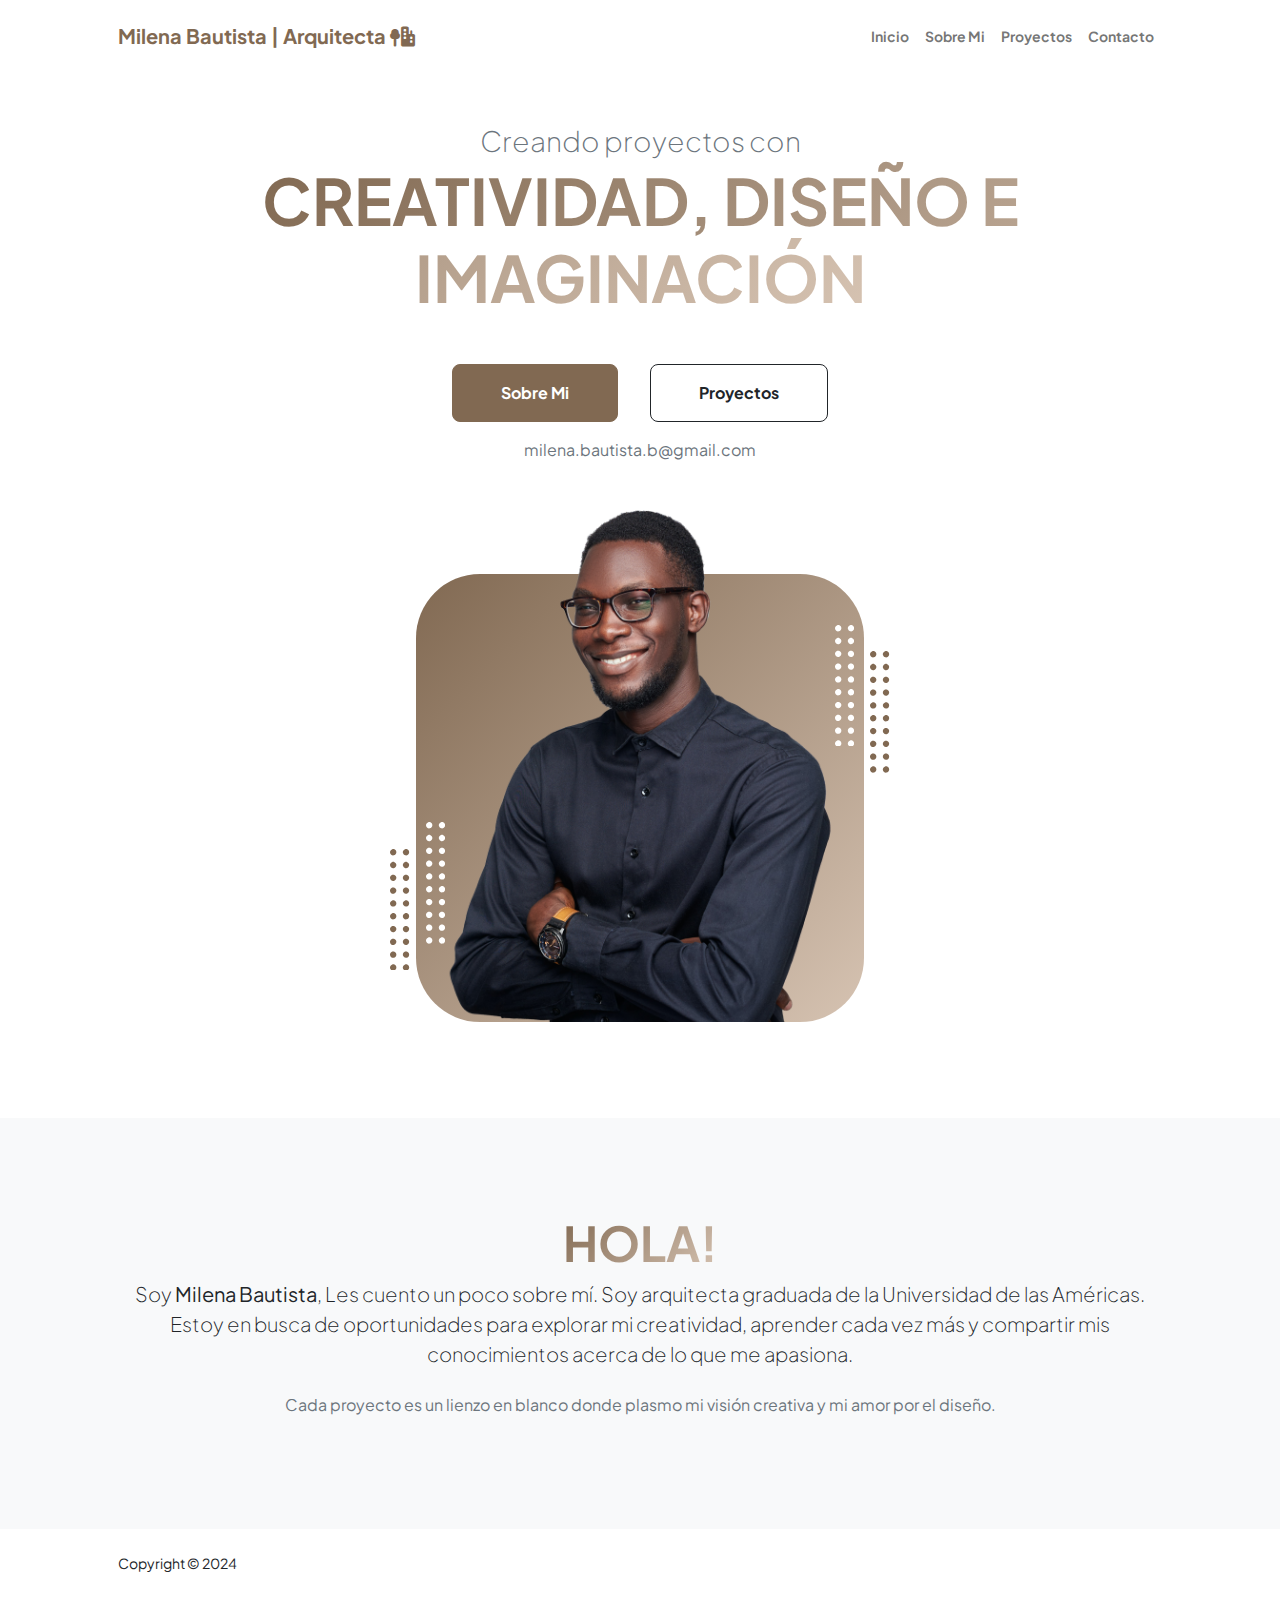
==== commit 8a268201: "Version Nueva" ====
--- a/index.html
+++ b/index.html
@@ -33,7 +33,7 @@
                             <li class="nav-item"><a class="nav-link" href="index.html">Inicio</a></li>
                             <li class="nav-item"><a class="nav-link" href="resume.html">Sobre Mi</a></li>
                             <li class="nav-item"><a class="nav-link" href="projects.html">Proyectos</a></li>
-                            <li class="nav-item"><a class="nav-link" href="contact.html">Contacto</a></li>
+                            <li class="nav-item"><a class="nav-link" href="mailto:milena.bautista.b@gmail.com">Contacto</a></li>
                         </ul>
                     </div>
                 </div>
@@ -45,13 +45,14 @@
                         <div class="col-xxl-5">
                             <!-- Header text content-->
                             <div class="text-center text-xxl-start">
-                                <div class="badge bg-gradient-primary-to-secondary text-white mb-4"><div class="text-uppercase">Creatividad &middot; Diseño &middot; Imaginación</div></div>
+<!--                                <div class="badge bg-gradient-primary-to-secondary text-white mb-4"><div class="text-uppercase">Creatividad &middot; Diseño &middot; Imaginación</div></div>-->
                                 <div class="fs-3 fw-light text-muted">Creando proyectos con</div>
-                                <h1 class="display-3 fw-bolder mb-5"><span class="text-gradient d-inline">Belleza y Funcionalidad</span></h1>
+                                <h1 class="display-3 fw-bolder mb-5"><span class="text-gradient d-inline">CREATIVIDAD, DISEÑO E IMAGINACIÓN</span></h1>
                                 <div class="d-grid gap-3 d-sm-flex justify-content-sm-center justify-content-xxl-start mb-3">
                                     <a class="btn btn-primary btn-lg px-5 py-3 me-sm-3 fs-6 fw-bolder" href="resume.html">Sobre Mi</a>
                                     <a class="btn btn-outline-dark btn-lg px-5 py-3 fs-6 fw-bolder" href="projects.html">Proyectos</a>
                                 </div>
+                                <div class="mt-2 text-muted">milena.bautista.b@gmail.com</div>
                             </div>
                         </div>
                         <div class="col-xxl-7">
@@ -185,13 +186,17 @@
                     <div class="row gx-5 justify-content-center">
                         <div class="col-xxl-8">
                             <div class="text-center my-5">
-                                <h2 class="display-5 fw-bolder"><span class="text-gradient d-inline">Sobre Mi</span></h2>
-                                <p class="lead fw-light mb-4">Soy <b>Milena Bautista</b>, una arquitecta apasionada por la creación de espacios que fusionan belleza y funcionalidad.</p>
-                                <p class="text-muted">Mi enfoque es transformar sueños en estructuras sólidas y duraderas. Cada proyecto es un lienzo en blanco donde plasmo mi visión audaz y mi amor por el diseño.</p>
+                                <h2 class="display-5 fw-bolder"><span class="text-gradient d-inline">HOLA!</span></h2>
+                                <p class="lead fw-light mb-4">Soy <b>Milena Bautista</b>, Les cuento un poco sobre mí. Soy arquitecta graduada de la Universidad
+                                    de las Américas. Estoy en busca de oportunidades para explorar mi
+                                    creatividad, aprender cada vez más y compartir mis conocimientos acerca
+                                    de lo que me apasiona.</p>
+                                <p class="text-muted">Cada proyecto es un lienzo en blanco donde plasmo mi visión creativa y mi amor por el diseño.</p>
+
                                 <div class="d-flex justify-content-center fs-2 gap-4">
-                                    <a class="text-gradient" href="#!"><i class="bi bi-twitter"></i></a>
-                                    <a class="text-gradient" href="#!"><i class="bi bi-linkedin"></i></a>
-                                    <a class="text-gradient" href="#!"><i class="bi bi-github"></i></a>
+<!--                                    <a class="text-gradient" href="#!"><i class="bi bi-twitter"></i></a>-->
+<!--                                    <a class="text-gradient" href="#!"><i class="bi bi-linkedin"></i></a>-->
+<!--                                    <a class="text-gradient" href="#!"><i class="bi bi-github"></i></a>-->
                                 </div>
                             </div>
                         </div>
